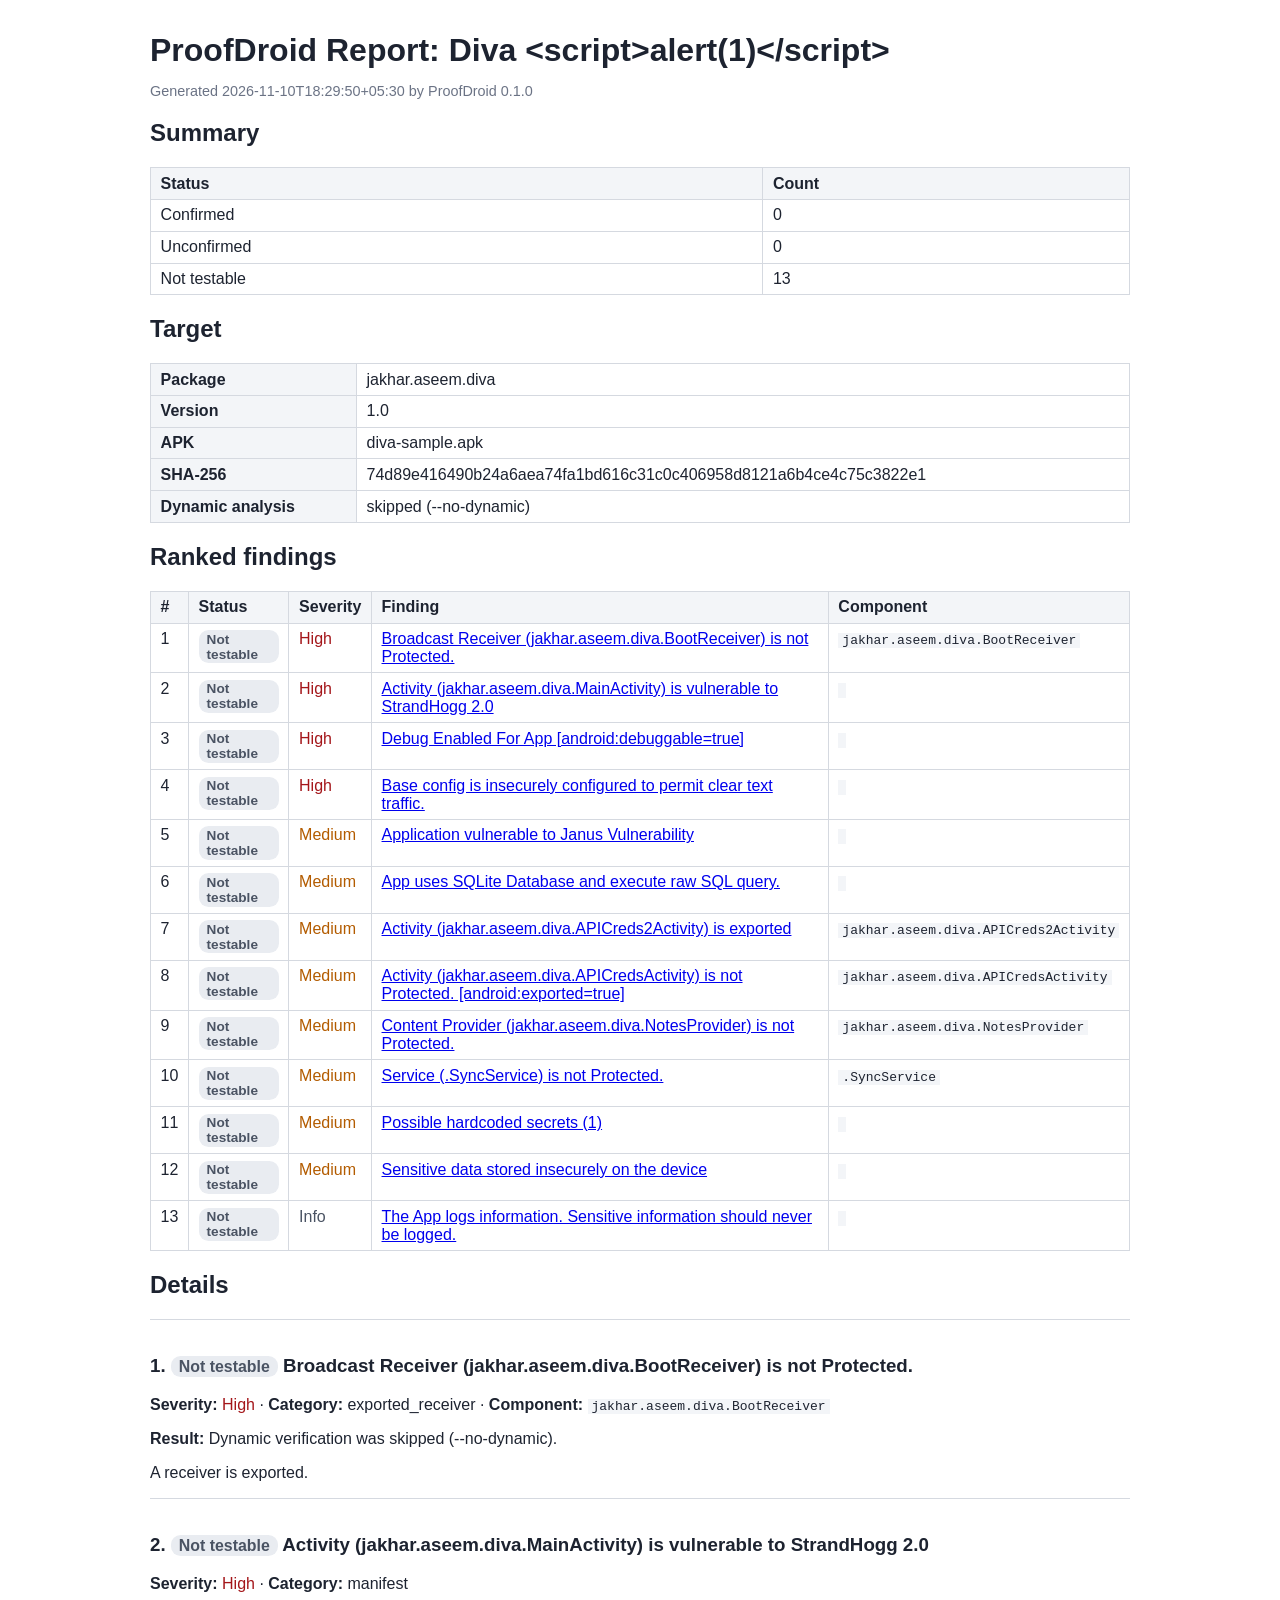
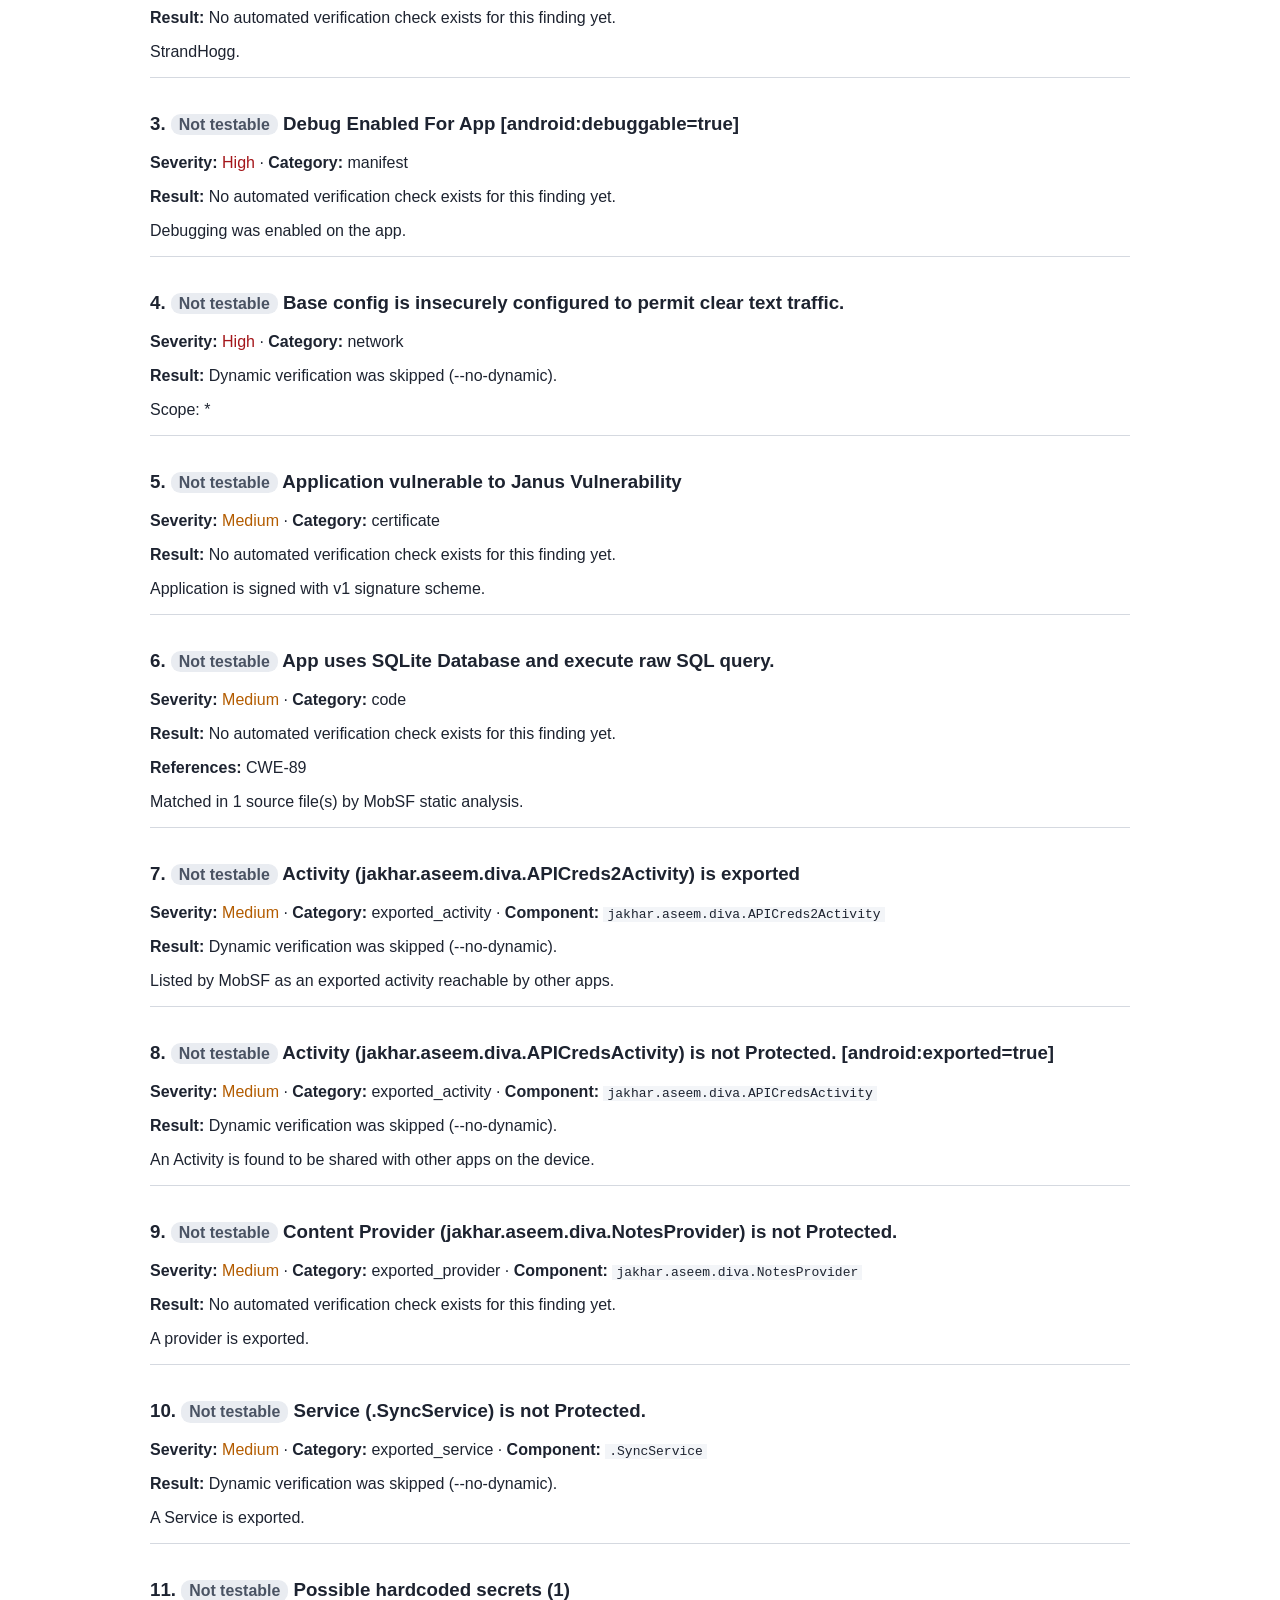
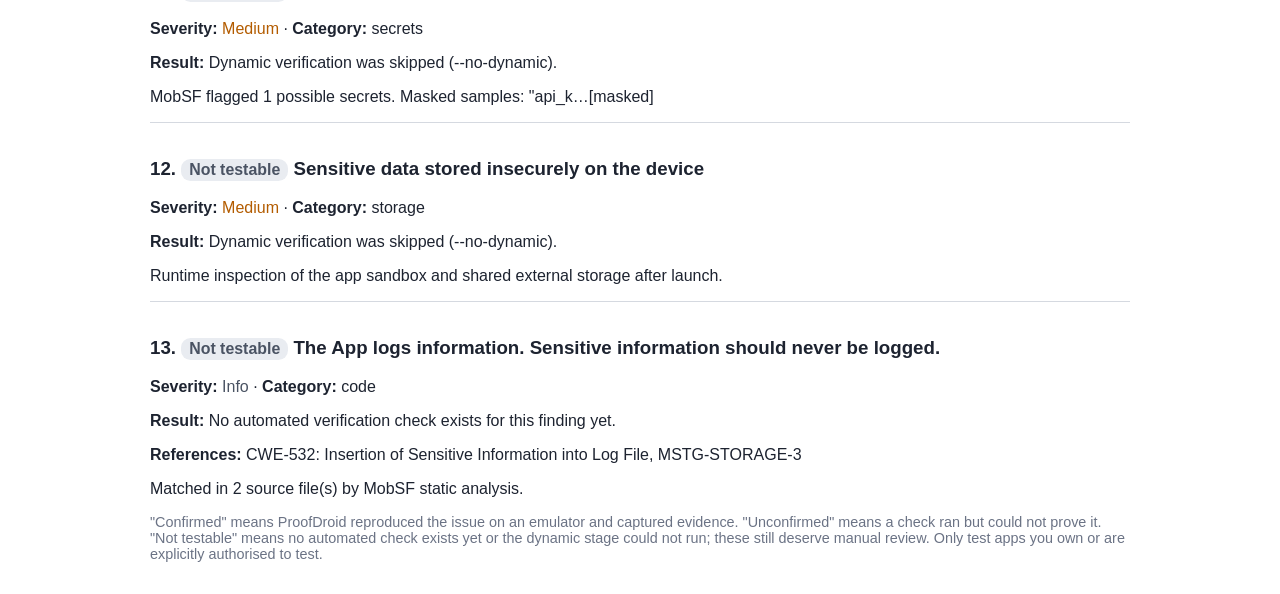
==== docs/sample-report/report.html @ 4cbf379d "ProofDroid v0.1.0" ====
<!DOCTYPE html><html lang="en"><head><meta charset="utf-8">
<meta http-equiv="Content-Security-Policy" content="default-src &#x27;none&#x27;; img-src &#x27;self&#x27; file:; style-src &#x27;sha256-kuBE04HwlYr81cEGp1jZN5JV/uTBhXIb0fKshpLS9G4=&#x27;; base-uri &#x27;none&#x27;; form-action &#x27;none&#x27;">
<meta name="referrer" content="no-referrer">
<title>ProofDroid Report: jakhar.aseem.diva</title>
<style>body{font-family:-apple-system,Segoe UI,Roboto,sans-serif;max-width:980px;margin:2rem auto;padding:0 1rem;color:#1d2330}
h1{margin-bottom:.2rem}table{border-collapse:collapse;width:100%;margin:1rem 0}
th,td{border:1px solid #d5d9e0;padding:.4rem .6rem;text-align:left;vertical-align:top}th{background:#f3f5f8}
.badge{display:inline-block;padding:.1rem .5rem;border-radius:.6rem;font-size:.85em;font-weight:600}
.s-confirmed{background:#fde2e1;color:#a4161a}.s-unconfirmed{background:#fff1d6;color:#8a5a00}
.s-not-testable{background:#e9ecf1;color:#4a5363}.sev-high{color:#a4161a}.sev-medium{color:#b35c00}
.sev-low{color:#2b6cb0}.sev-info{color:#4a5363}.finding{border-top:1px solid #d5d9e0;padding-top:1rem;margin-top:1rem}
img{max-width:320px;border:1px solid #d5d9e0;margin:.5rem 0}code{background:#f3f5f8;padding:0 .25rem}
.muted{color:#6b7385;font-size:.9em}</style></head><body>
<h1>ProofDroid Report: Diva &lt;script&gt;alert(1)&lt;/script&gt;</h1>
<p class="muted">Generated 2026-11-10T18:29:50+05:30 by ProofDroid 0.1.0</p>
<h2>Summary</h2><table><tr><th>Status</th><th>Count</th></tr>
<tr><td>Confirmed</td><td>0</td></tr>
<tr><td>Unconfirmed</td><td>0</td></tr>
<tr><td>Not testable</td><td>13</td></tr>
</table><h2>Target</h2><table>
<tr><th>Package</th><td>jakhar.aseem.diva</td></tr>
<tr><th>Version</th><td>1.0</td></tr>
<tr><th>APK</th><td>diva-sample.apk</td></tr>
<tr><th>SHA-256</th><td>74d89e416490b24a6aea74fa1bd616c31c0c406958d8121a6b4ce4c75c3822e1</td></tr>
<tr><th>Dynamic analysis</th><td>skipped (--no-dynamic)</td></tr>
</table><h2>Ranked findings</h2><table><tr><th>#</th><th>Status</th><th>Severity</th><th>Finding</th><th>Component</th></tr>
<tr><td>1</td><td><span class="badge s-not-testable">Not testable</span></td><td class="sev-high">High</td><td><a href="#finding-1">Broadcast Receiver (jakhar.aseem.diva.BootReceiver) is not Protected.</a></td><td><code>jakhar.aseem.diva.BootReceiver</code></td></tr>
<tr><td>2</td><td><span class="badge s-not-testable">Not testable</span></td><td class="sev-high">High</td><td><a href="#finding-2">Activity (jakhar.aseem.diva.MainActivity) is vulnerable to StrandHogg 2.0</a></td><td><code></code></td></tr>
<tr><td>3</td><td><span class="badge s-not-testable">Not testable</span></td><td class="sev-high">High</td><td><a href="#finding-3">Debug Enabled For App [android:debuggable=true]</a></td><td><code></code></td></tr>
<tr><td>4</td><td><span class="badge s-not-testable">Not testable</span></td><td class="sev-high">High</td><td><a href="#finding-4">Base config is insecurely configured to permit clear text traffic.</a></td><td><code></code></td></tr>
<tr><td>5</td><td><span class="badge s-not-testable">Not testable</span></td><td class="sev-medium">Medium</td><td><a href="#finding-5">Application vulnerable to Janus Vulnerability</a></td><td><code></code></td></tr>
<tr><td>6</td><td><span class="badge s-not-testable">Not testable</span></td><td class="sev-medium">Medium</td><td><a href="#finding-6">App uses SQLite Database and execute raw SQL query.</a></td><td><code></code></td></tr>
<tr><td>7</td><td><span class="badge s-not-testable">Not testable</span></td><td class="sev-medium">Medium</td><td><a href="#finding-7">Activity (jakhar.aseem.diva.APICreds2Activity) is exported</a></td><td><code>jakhar.aseem.diva.APICreds2Activity</code></td></tr>
<tr><td>8</td><td><span class="badge s-not-testable">Not testable</span></td><td class="sev-medium">Medium</td><td><a href="#finding-8">Activity (jakhar.aseem.diva.APICredsActivity) is not Protected. [android:exported=true]</a></td><td><code>jakhar.aseem.diva.APICredsActivity</code></td></tr>
<tr><td>9</td><td><span class="badge s-not-testable">Not testable</span></td><td class="sev-medium">Medium</td><td><a href="#finding-9">Content Provider (jakhar.aseem.diva.NotesProvider) is not Protected.</a></td><td><code>jakhar.aseem.diva.NotesProvider</code></td></tr>
<tr><td>10</td><td><span class="badge s-not-testable">Not testable</span></td><td class="sev-medium">Medium</td><td><a href="#finding-10">Service (.SyncService) is not Protected.</a></td><td><code>.SyncService</code></td></tr>
<tr><td>11</td><td><span class="badge s-not-testable">Not testable</span></td><td class="sev-medium">Medium</td><td><a href="#finding-11">Possible hardcoded secrets (1)</a></td><td><code></code></td></tr>
<tr><td>12</td><td><span class="badge s-not-testable">Not testable</span></td><td class="sev-medium">Medium</td><td><a href="#finding-12">Sensitive data stored insecurely on the device</a></td><td><code></code></td></tr>
<tr><td>13</td><td><span class="badge s-not-testable">Not testable</span></td><td class="sev-info">Info</td><td><a href="#finding-13">The App logs information. Sensitive information should never be logged.</a></td><td><code></code></td></tr>
</table><h2>Details</h2>
<div class="finding" id="finding-1">
<h3>1. <span class="badge s-not-testable">Not testable</span> Broadcast Receiver (jakhar.aseem.diva.BootReceiver) is not Protected.</h3>
<p><b>Severity:</b> <span class="sev-high">High</span> &middot; <b>Category:</b> exported_receiver
 &middot; <b>Component:</b> <code>jakhar.aseem.diva.BootReceiver</code>
</p>
<p><b>Result:</b> Dynamic verification was skipped (--no-dynamic).</p>
<p>A receiver is exported.</p>
</div>
<div class="finding" id="finding-2">
<h3>2. <span class="badge s-not-testable">Not testable</span> Activity (jakhar.aseem.diva.MainActivity) is vulnerable to StrandHogg 2.0</h3>
<p><b>Severity:</b> <span class="sev-high">High</span> &middot; <b>Category:</b> manifest
</p>
<p><b>Result:</b> No automated verification check exists for this finding yet.</p>
<p>StrandHogg.</p>
</div>
<div class="finding" id="finding-3">
<h3>3. <span class="badge s-not-testable">Not testable</span> Debug Enabled For App [android:debuggable=true]</h3>
<p><b>Severity:</b> <span class="sev-high">High</span> &middot; <b>Category:</b> manifest
</p>
<p><b>Result:</b> No automated verification check exists for this finding yet.</p>
<p>Debugging was enabled on the app.</p>
</div>
<div class="finding" id="finding-4">
<h3>4. <span class="badge s-not-testable">Not testable</span> Base config is insecurely configured to permit clear text traffic.</h3>
<p><b>Severity:</b> <span class="sev-high">High</span> &middot; <b>Category:</b> network
</p>
<p><b>Result:</b> Dynamic verification was skipped (--no-dynamic).</p>
<p>Scope: *</p>
</div>
<div class="finding" id="finding-5">
<h3>5. <span class="badge s-not-testable">Not testable</span> Application vulnerable to Janus Vulnerability</h3>
<p><b>Severity:</b> <span class="sev-medium">Medium</span> &middot; <b>Category:</b> certificate
</p>
<p><b>Result:</b> No automated verification check exists for this finding yet.</p>
<p>Application is signed with v1 signature scheme.</p>
</div>
<div class="finding" id="finding-6">
<h3>6. <span class="badge s-not-testable">Not testable</span> App uses SQLite Database and execute raw SQL query.</h3>
<p><b>Severity:</b> <span class="sev-medium">Medium</span> &middot; <b>Category:</b> code
</p>
<p><b>Result:</b> No automated verification check exists for this finding yet.</p>
<p><b>References:</b> CWE-89</p>
<p>Matched in 1 source file(s) by MobSF static analysis.</p>
</div>
<div class="finding" id="finding-7">
<h3>7. <span class="badge s-not-testable">Not testable</span> Activity (jakhar.aseem.diva.APICreds2Activity) is exported</h3>
<p><b>Severity:</b> <span class="sev-medium">Medium</span> &middot; <b>Category:</b> exported_activity
 &middot; <b>Component:</b> <code>jakhar.aseem.diva.APICreds2Activity</code>
</p>
<p><b>Result:</b> Dynamic verification was skipped (--no-dynamic).</p>
<p>Listed by MobSF as an exported activity reachable by other apps.</p>
</div>
<div class="finding" id="finding-8">
<h3>8. <span class="badge s-not-testable">Not testable</span> Activity (jakhar.aseem.diva.APICredsActivity) is not Protected. [android:exported=true]</h3>
<p><b>Severity:</b> <span class="sev-medium">Medium</span> &middot; <b>Category:</b> exported_activity
 &middot; <b>Component:</b> <code>jakhar.aseem.diva.APICredsActivity</code>
</p>
<p><b>Result:</b> Dynamic verification was skipped (--no-dynamic).</p>
<p>An Activity is found to be shared with other apps on the device.</p>
</div>
<div class="finding" id="finding-9">
<h3>9. <span class="badge s-not-testable">Not testable</span> Content Provider (jakhar.aseem.diva.NotesProvider) is not Protected.</h3>
<p><b>Severity:</b> <span class="sev-medium">Medium</span> &middot; <b>Category:</b> exported_provider
 &middot; <b>Component:</b> <code>jakhar.aseem.diva.NotesProvider</code>
</p>
<p><b>Result:</b> No automated verification check exists for this finding yet.</p>
<p>A provider is exported.</p>
</div>
<div class="finding" id="finding-10">
<h3>10. <span class="badge s-not-testable">Not testable</span> Service (.SyncService) is not Protected.</h3>
<p><b>Severity:</b> <span class="sev-medium">Medium</span> &middot; <b>Category:</b> exported_service
 &middot; <b>Component:</b> <code>.SyncService</code>
</p>
<p><b>Result:</b> Dynamic verification was skipped (--no-dynamic).</p>
<p>A Service is exported.</p>
</div>
<div class="finding" id="finding-11">
<h3>11. <span class="badge s-not-testable">Not testable</span> Possible hardcoded secrets (1)</h3>
<p><b>Severity:</b> <span class="sev-medium">Medium</span> &middot; <b>Category:</b> secrets
</p>
<p><b>Result:</b> Dynamic verification was skipped (--no-dynamic).</p>
<p>MobSF flagged 1 possible secrets. Masked samples: &quot;api_k…[masked]</p>
</div>
<div class="finding" id="finding-12">
<h3>12. <span class="badge s-not-testable">Not testable</span> Sensitive data stored insecurely on the device</h3>
<p><b>Severity:</b> <span class="sev-medium">Medium</span> &middot; <b>Category:</b> storage
</p>
<p><b>Result:</b> Dynamic verification was skipped (--no-dynamic).</p>
<p>Runtime inspection of the app sandbox and shared external storage after launch.</p>
</div>
<div class="finding" id="finding-13">
<h3>13. <span class="badge s-not-testable">Not testable</span> The App logs information. Sensitive information should never be logged.</h3>
<p><b>Severity:</b> <span class="sev-info">Info</span> &middot; <b>Category:</b> code
</p>
<p><b>Result:</b> No automated verification check exists for this finding yet.</p>
<p><b>References:</b> CWE-532: Insertion of Sensitive Information into Log File, MSTG-STORAGE-3</p>
<p>Matched in 2 source file(s) by MobSF static analysis.</p>
</div>
<p class="muted">&quot;Confirmed&quot; means ProofDroid reproduced the issue on an emulator and captured evidence. &quot;Unconfirmed&quot; means a check ran but could not prove it. &quot;Not testable&quot; means no automated check exists yet or the dynamic stage could not run; these still deserve manual review. Only test apps you own or are explicitly authorised to test.</p></body></html>
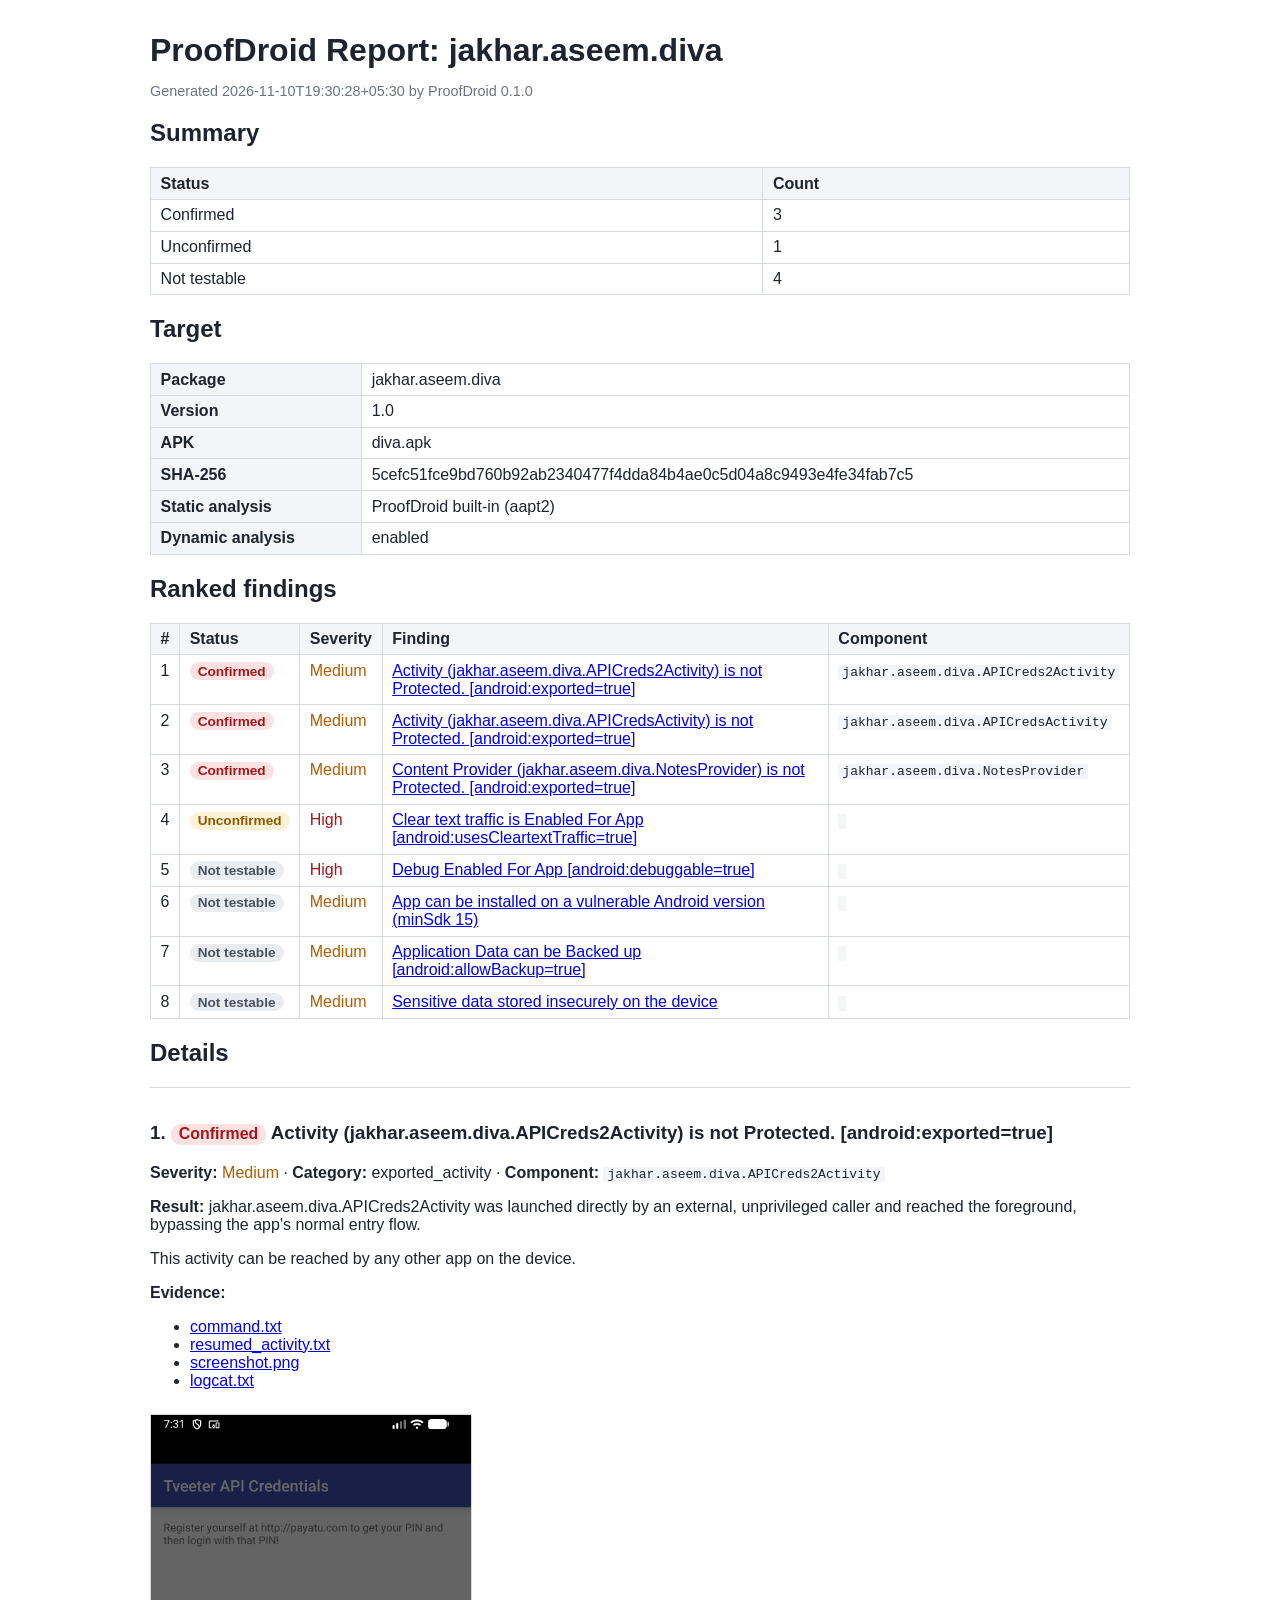
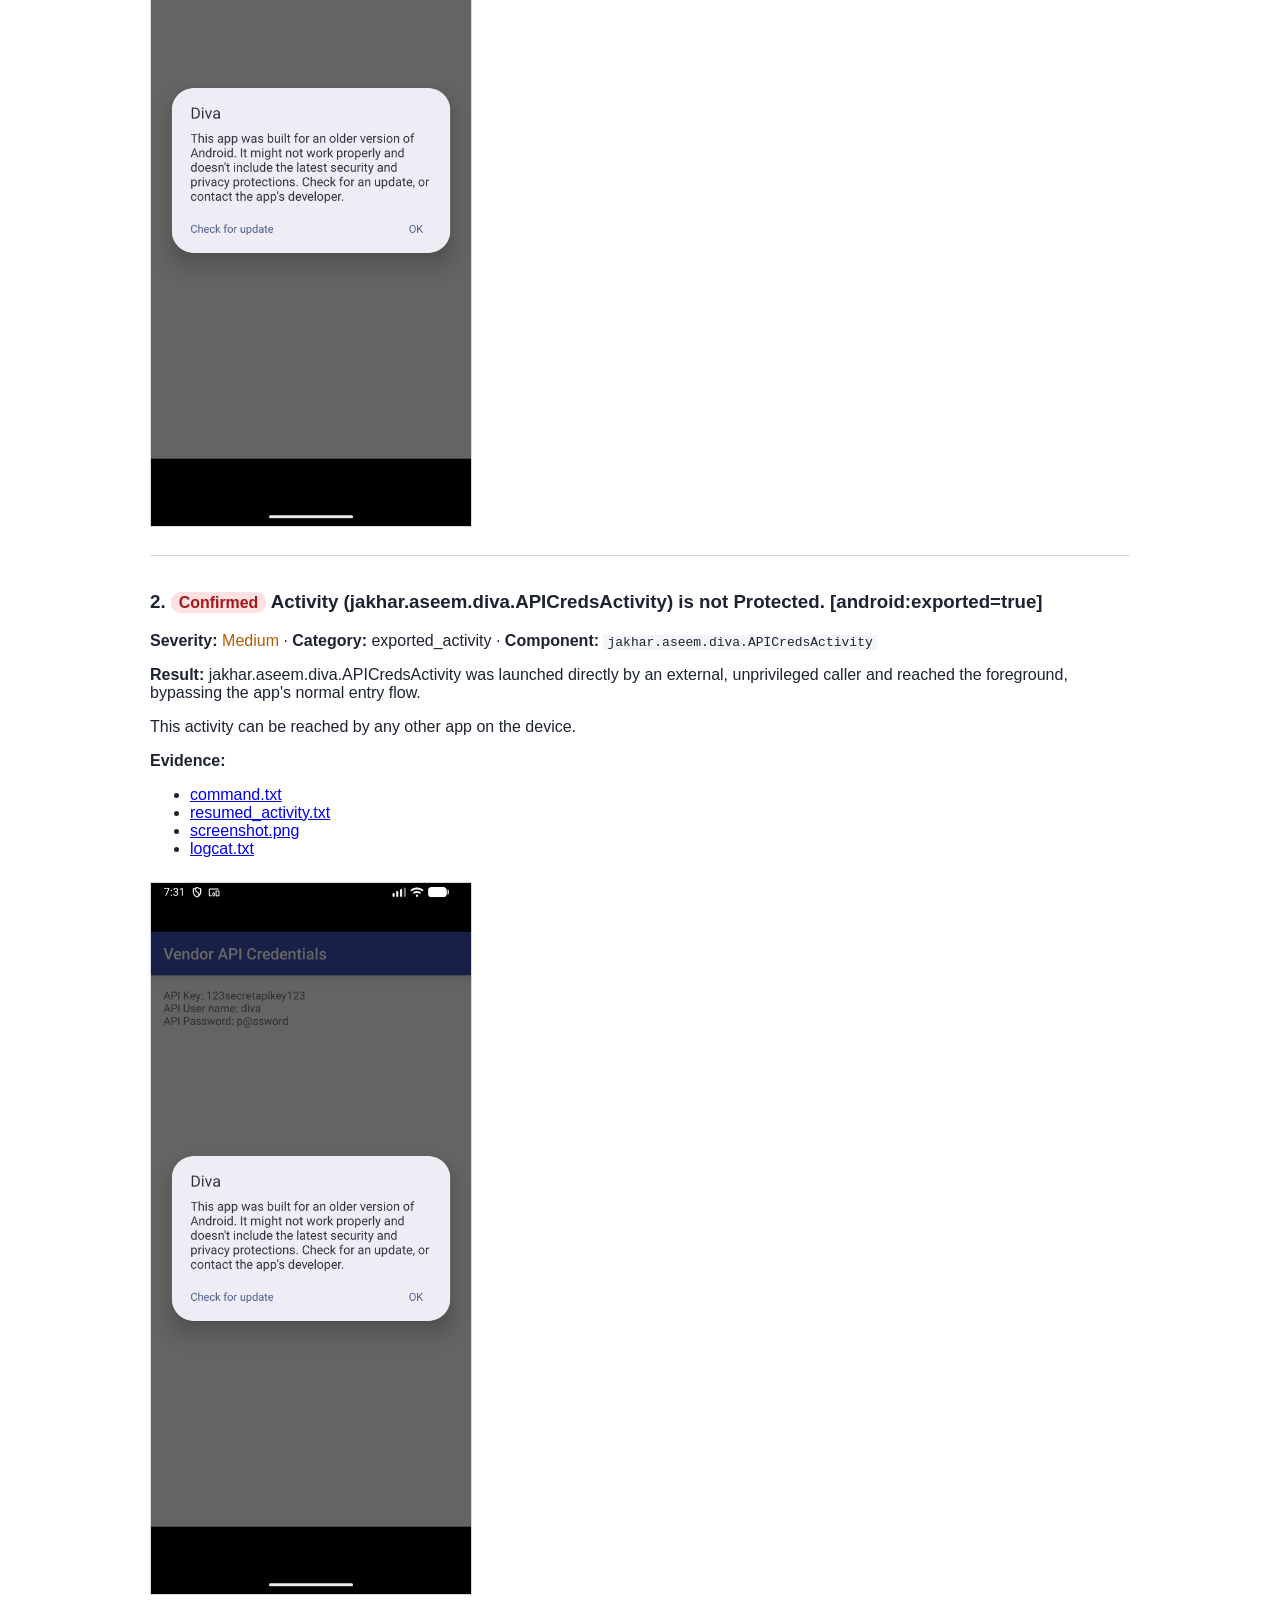
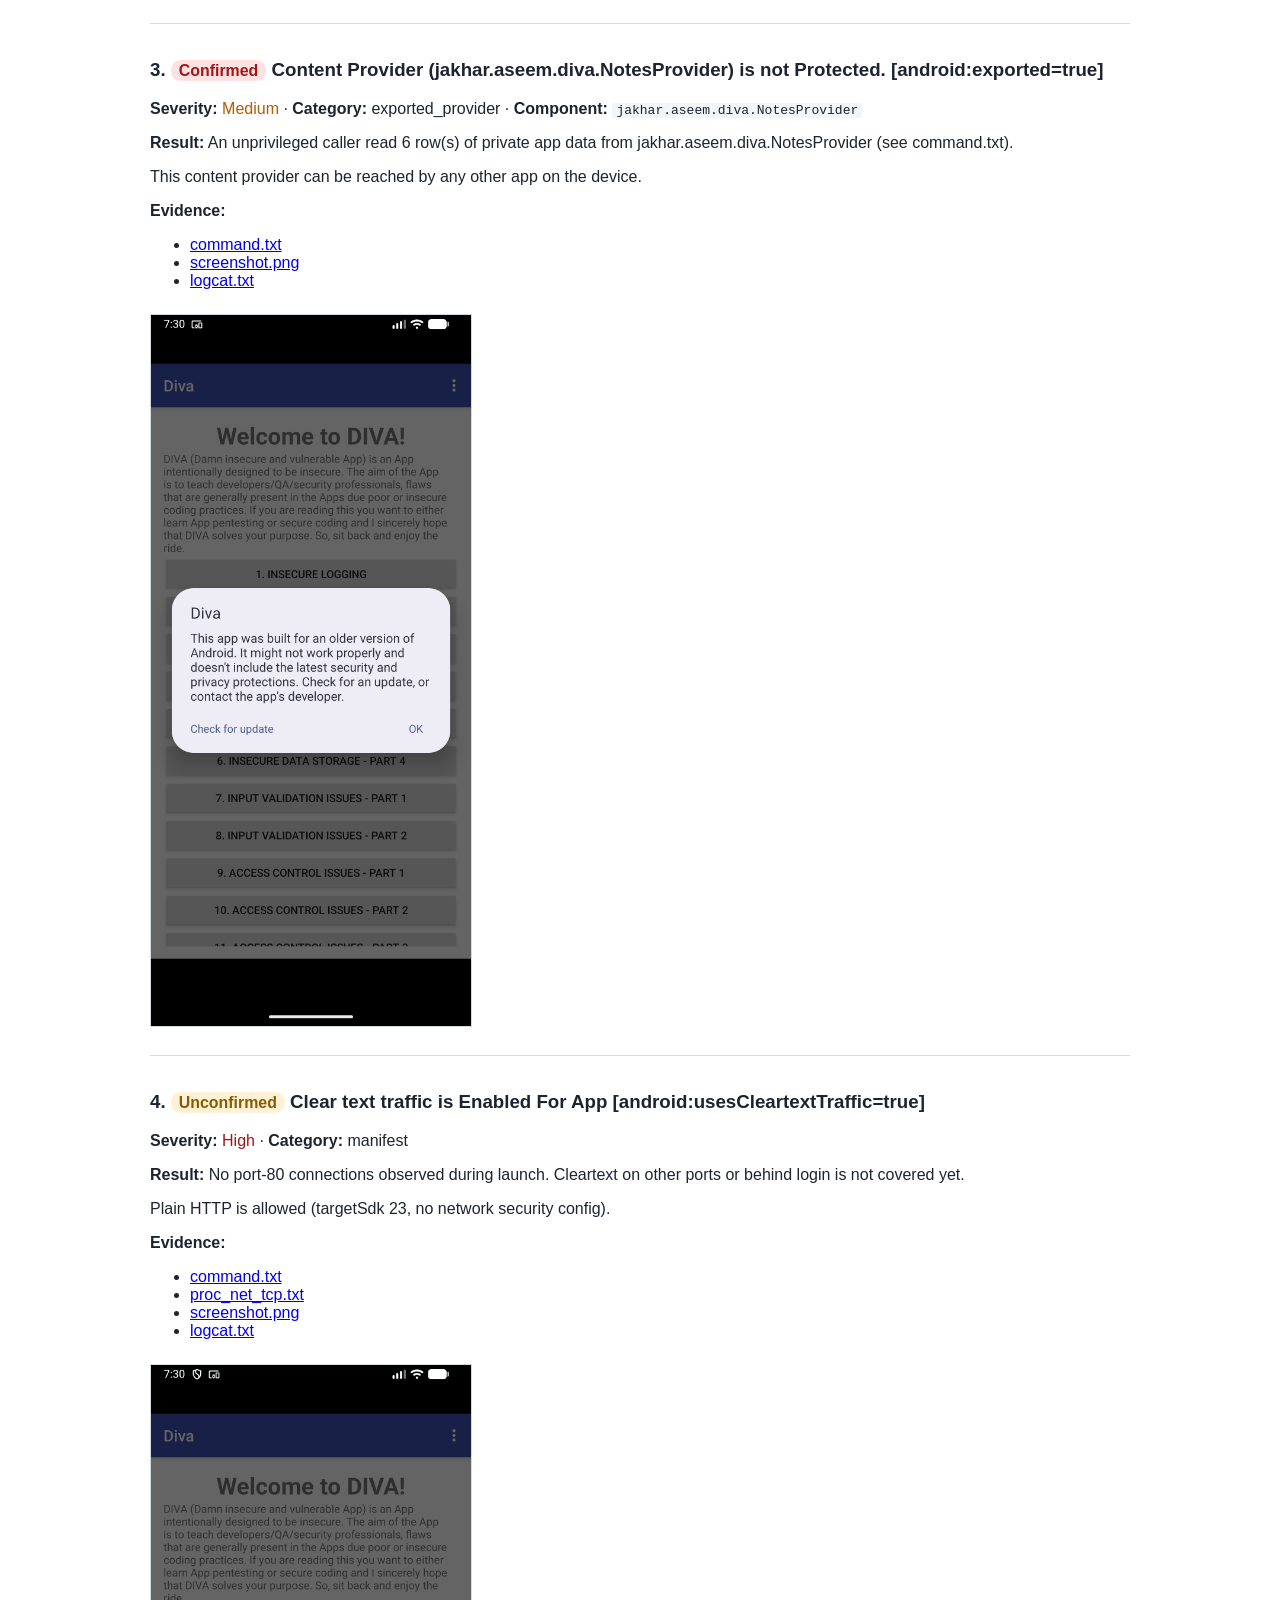
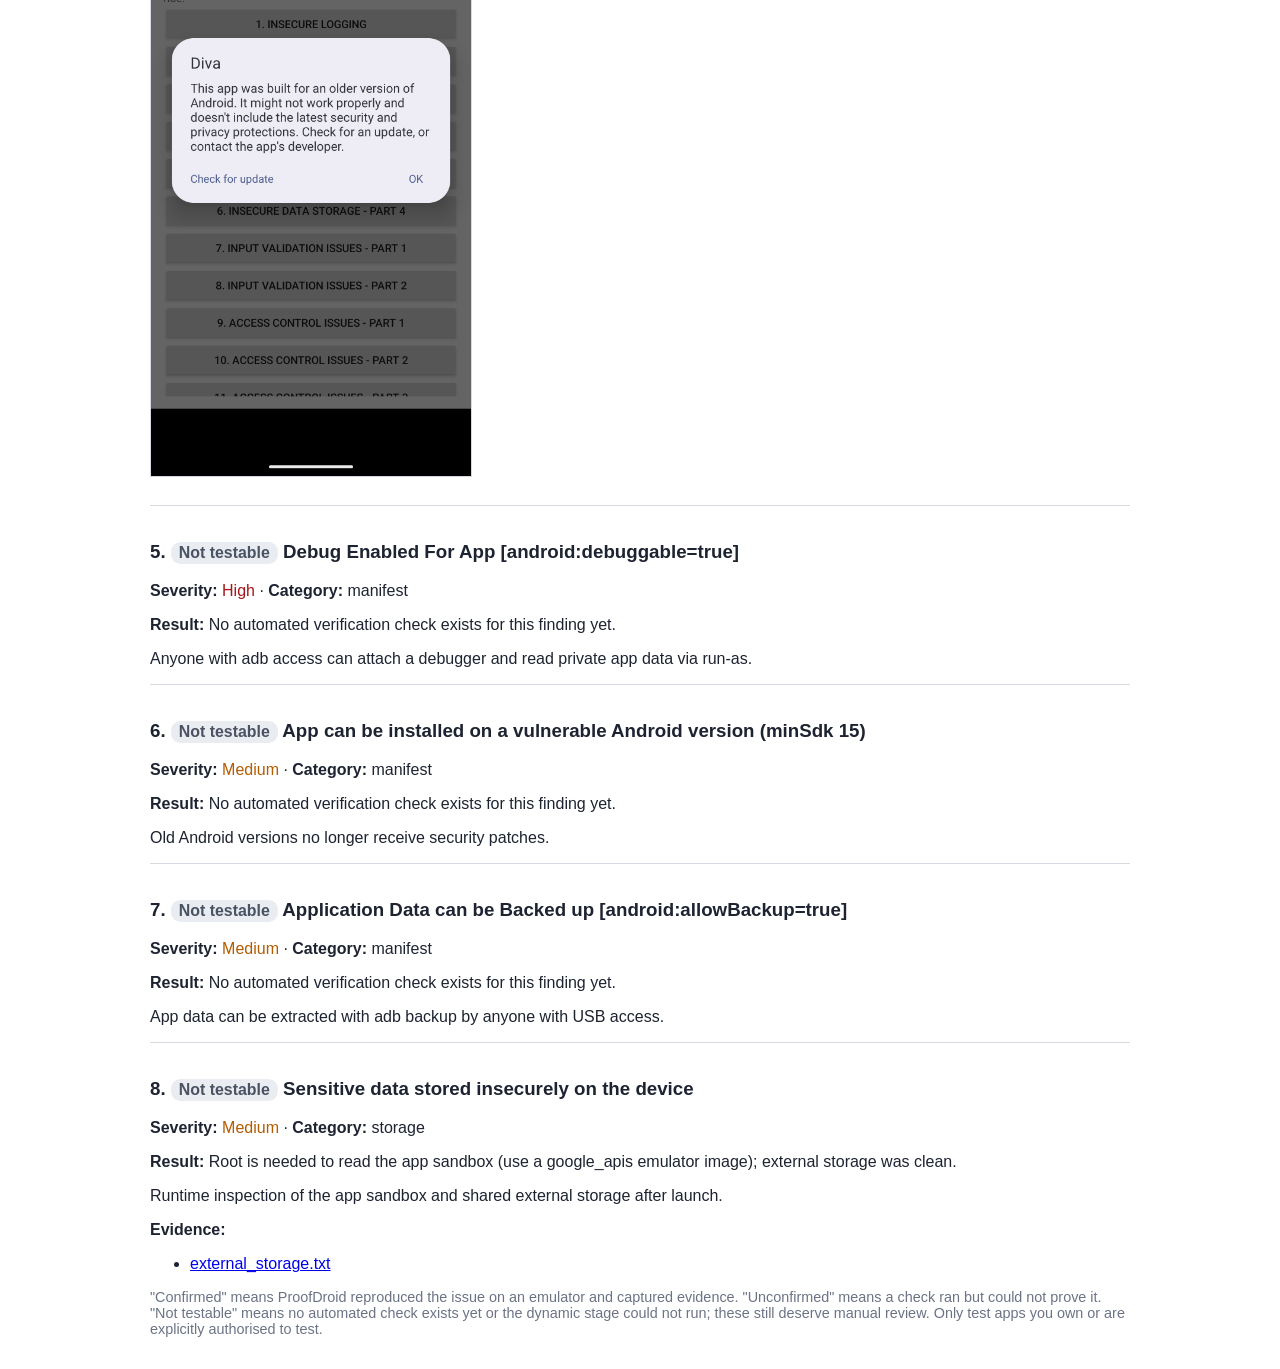
==== commit 289bbf82: "Add built-in aapt2 static engine, content provider check, old-targetSdk install; real DIVA sample re" ====
--- a/docs/sample-report/report.html
+++ b/docs/sample-report/report.html
@@ -11,129 +11,116 @@
 .sev-low{color:#2b6cb0}.sev-info{color:#4a5363}.finding{border-top:1px solid #d5d9e0;padding-top:1rem;margin-top:1rem}
 img{max-width:320px;border:1px solid #d5d9e0;margin:.5rem 0}code{background:#f3f5f8;padding:0 .25rem}
 .muted{color:#6b7385;font-size:.9em}</style></head><body>
-<h1>ProofDroid Report: Diva &lt;script&gt;alert(1)&lt;/script&gt;</h1>
-<p class="muted">Generated 2026-11-10T18:29:50+05:30 by ProofDroid 0.1.0</p>
+<h1>ProofDroid Report: jakhar.aseem.diva</h1>
+<p class="muted">Generated 2026-11-10T19:30:28+05:30 by ProofDroid 0.1.0</p>
 <h2>Summary</h2><table><tr><th>Status</th><th>Count</th></tr>
-<tr><td>Confirmed</td><td>0</td></tr>
-<tr><td>Unconfirmed</td><td>0</td></tr>
-<tr><td>Not testable</td><td>13</td></tr>
+<tr><td>Confirmed</td><td>3</td></tr>
+<tr><td>Unconfirmed</td><td>1</td></tr>
+<tr><td>Not testable</td><td>4</td></tr>
 </table><h2>Target</h2><table>
 <tr><th>Package</th><td>jakhar.aseem.diva</td></tr>
 <tr><th>Version</th><td>1.0</td></tr>
-<tr><th>APK</th><td>diva-sample.apk</td></tr>
-<tr><th>SHA-256</th><td>74d89e416490b24a6aea74fa1bd616c31c0c406958d8121a6b4ce4c75c3822e1</td></tr>
-<tr><th>Dynamic analysis</th><td>skipped (--no-dynamic)</td></tr>
+<tr><th>APK</th><td>diva.apk</td></tr>
+<tr><th>SHA-256</th><td>5cefc51fce9bd760b92ab2340477f4dda84b4ae0c5d04a8c9493e4fe34fab7c5</td></tr>
+<tr><th>Static analysis</th><td>ProofDroid built-in (aapt2)</td></tr>
+<tr><th>Dynamic analysis</th><td>enabled</td></tr>
 </table><h2>Ranked findings</h2><table><tr><th>#</th><th>Status</th><th>Severity</th><th>Finding</th><th>Component</th></tr>
-<tr><td>1</td><td><span class="badge s-not-testable">Not testable</span></td><td class="sev-high">High</td><td><a href="#finding-1">Broadcast Receiver (jakhar.aseem.diva.BootReceiver) is not Protected.</a></td><td><code>jakhar.aseem.diva.BootReceiver</code></td></tr>
-<tr><td>2</td><td><span class="badge s-not-testable">Not testable</span></td><td class="sev-high">High</td><td><a href="#finding-2">Activity (jakhar.aseem.diva.MainActivity) is vulnerable to StrandHogg 2.0</a></td><td><code></code></td></tr>
-<tr><td>3</td><td><span class="badge s-not-testable">Not testable</span></td><td class="sev-high">High</td><td><a href="#finding-3">Debug Enabled For App [android:debuggable=true]</a></td><td><code></code></td></tr>
-<tr><td>4</td><td><span class="badge s-not-testable">Not testable</span></td><td class="sev-high">High</td><td><a href="#finding-4">Base config is insecurely configured to permit clear text traffic.</a></td><td><code></code></td></tr>
-<tr><td>5</td><td><span class="badge s-not-testable">Not testable</span></td><td class="sev-medium">Medium</td><td><a href="#finding-5">Application vulnerable to Janus Vulnerability</a></td><td><code></code></td></tr>
-<tr><td>6</td><td><span class="badge s-not-testable">Not testable</span></td><td class="sev-medium">Medium</td><td><a href="#finding-6">App uses SQLite Database and execute raw SQL query.</a></td><td><code></code></td></tr>
-<tr><td>7</td><td><span class="badge s-not-testable">Not testable</span></td><td class="sev-medium">Medium</td><td><a href="#finding-7">Activity (jakhar.aseem.diva.APICreds2Activity) is exported</a></td><td><code>jakhar.aseem.diva.APICreds2Activity</code></td></tr>
-<tr><td>8</td><td><span class="badge s-not-testable">Not testable</span></td><td class="sev-medium">Medium</td><td><a href="#finding-8">Activity (jakhar.aseem.diva.APICredsActivity) is not Protected. [android:exported=true]</a></td><td><code>jakhar.aseem.diva.APICredsActivity</code></td></tr>
-<tr><td>9</td><td><span class="badge s-not-testable">Not testable</span></td><td class="sev-medium">Medium</td><td><a href="#finding-9">Content Provider (jakhar.aseem.diva.NotesProvider) is not Protected.</a></td><td><code>jakhar.aseem.diva.NotesProvider</code></td></tr>
-<tr><td>10</td><td><span class="badge s-not-testable">Not testable</span></td><td class="sev-medium">Medium</td><td><a href="#finding-10">Service (.SyncService) is not Protected.</a></td><td><code>.SyncService</code></td></tr>
-<tr><td>11</td><td><span class="badge s-not-testable">Not testable</span></td><td class="sev-medium">Medium</td><td><a href="#finding-11">Possible hardcoded secrets (1)</a></td><td><code></code></td></tr>
-<tr><td>12</td><td><span class="badge s-not-testable">Not testable</span></td><td class="sev-medium">Medium</td><td><a href="#finding-12">Sensitive data stored insecurely on the device</a></td><td><code></code></td></tr>
-<tr><td>13</td><td><span class="badge s-not-testable">Not testable</span></td><td class="sev-info">Info</td><td><a href="#finding-13">The App logs information. Sensitive information should never be logged.</a></td><td><code></code></td></tr>
+<tr><td>1</td><td><span class="badge s-confirmed">Confirmed</span></td><td class="sev-medium">Medium</td><td><a href="#finding-1">Activity (jakhar.aseem.diva.APICreds2Activity) is not Protected. [android:exported=true]</a></td><td><code>jakhar.aseem.diva.APICreds2Activity</code></td></tr>
+<tr><td>2</td><td><span class="badge s-confirmed">Confirmed</span></td><td class="sev-medium">Medium</td><td><a href="#finding-2">Activity (jakhar.aseem.diva.APICredsActivity) is not Protected. [android:exported=true]</a></td><td><code>jakhar.aseem.diva.APICredsActivity</code></td></tr>
+<tr><td>3</td><td><span class="badge s-confirmed">Confirmed</span></td><td class="sev-medium">Medium</td><td><a href="#finding-3">Content Provider (jakhar.aseem.diva.NotesProvider) is not Protected. [android:exported=true]</a></td><td><code>jakhar.aseem.diva.NotesProvider</code></td></tr>
+<tr><td>4</td><td><span class="badge s-unconfirmed">Unconfirmed</span></td><td class="sev-high">High</td><td><a href="#finding-4">Clear text traffic is Enabled For App [android:usesCleartextTraffic=true]</a></td><td><code></code></td></tr>
+<tr><td>5</td><td><span class="badge s-not-testable">Not testable</span></td><td class="sev-high">High</td><td><a href="#finding-5">Debug Enabled For App [android:debuggable=true]</a></td><td><code></code></td></tr>
+<tr><td>6</td><td><span class="badge s-not-testable">Not testable</span></td><td class="sev-medium">Medium</td><td><a href="#finding-6">App can be installed on a vulnerable Android version (minSdk 15)</a></td><td><code></code></td></tr>
+<tr><td>7</td><td><span class="badge s-not-testable">Not testable</span></td><td class="sev-medium">Medium</td><td><a href="#finding-7">Application Data can be Backed up [android:allowBackup=true]</a></td><td><code></code></td></tr>
+<tr><td>8</td><td><span class="badge s-not-testable">Not testable</span></td><td class="sev-medium">Medium</td><td><a href="#finding-8">Sensitive data stored insecurely on the device</a></td><td><code></code></td></tr>
 </table><h2>Details</h2>
 <div class="finding" id="finding-1">
-<h3>1. <span class="badge s-not-testable">Not testable</span> Broadcast Receiver (jakhar.aseem.diva.BootReceiver) is not Protected.</h3>
-<p><b>Severity:</b> <span class="sev-high">High</span> &middot; <b>Category:</b> exported_receiver
- &middot; <b>Component:</b> <code>jakhar.aseem.diva.BootReceiver</code>
+<h3>1. <span class="badge s-confirmed">Confirmed</span> Activity (jakhar.aseem.diva.APICreds2Activity) is not Protected. [android:exported=true]</h3>
+<p><b>Severity:</b> <span class="sev-medium">Medium</span> &middot; <b>Category:</b> exported_activity
+ &middot; <b>Component:</b> <code>jakhar.aseem.diva.APICreds2Activity</code>
 </p>
-<p><b>Result:</b> Dynamic verification was skipped (--no-dynamic).</p>
-<p>A receiver is exported.</p>
+<p><b>Result:</b> jakhar.aseem.diva.APICreds2Activity was launched directly by an external, unprivileged caller and reached the foreground, bypassing the app&#x27;s normal entry flow.</p>
+<p>This activity can be reached by any other app on the device.</p>
+<p><b>Evidence:</b></p><ul>
+<li><a href="evidence/exported-activity-apicreds2activity/command.txt">command.txt</a></li>
+<li><a href="evidence/exported-activity-apicreds2activity/resumed_activity.txt">resumed_activity.txt</a></li>
+<li><a href="evidence/exported-activity-apicreds2activity/screenshot.png">screenshot.png</a></li>
+<li><a href="evidence/exported-activity-apicreds2activity/logcat.txt">logcat.txt</a></li>
+</ul>
+<img src="evidence/exported-activity-apicreds2activity/screenshot.png" alt="screenshot for finding 1">
 </div>
 <div class="finding" id="finding-2">
-<h3>2. <span class="badge s-not-testable">Not testable</span> Activity (jakhar.aseem.diva.MainActivity) is vulnerable to StrandHogg 2.0</h3>
+<h3>2. <span class="badge s-confirmed">Confirmed</span> Activity (jakhar.aseem.diva.APICredsActivity) is not Protected. [android:exported=true]</h3>
+<p><b>Severity:</b> <span class="sev-medium">Medium</span> &middot; <b>Category:</b> exported_activity
+ &middot; <b>Component:</b> <code>jakhar.aseem.diva.APICredsActivity</code>
+</p>
+<p><b>Result:</b> jakhar.aseem.diva.APICredsActivity was launched directly by an external, unprivileged caller and reached the foreground, bypassing the app&#x27;s normal entry flow.</p>
+<p>This activity can be reached by any other app on the device.</p>
+<p><b>Evidence:</b></p><ul>
+<li><a href="evidence/exported-activity-apicredsactivity/command.txt">command.txt</a></li>
+<li><a href="evidence/exported-activity-apicredsactivity/resumed_activity.txt">resumed_activity.txt</a></li>
+<li><a href="evidence/exported-activity-apicredsactivity/screenshot.png">screenshot.png</a></li>
+<li><a href="evidence/exported-activity-apicredsactivity/logcat.txt">logcat.txt</a></li>
+</ul>
+<img src="evidence/exported-activity-apicredsactivity/screenshot.png" alt="screenshot for finding 2">
+</div>
+<div class="finding" id="finding-3">
+<h3>3. <span class="badge s-confirmed">Confirmed</span> Content Provider (jakhar.aseem.diva.NotesProvider) is not Protected. [android:exported=true]</h3>
+<p><b>Severity:</b> <span class="sev-medium">Medium</span> &middot; <b>Category:</b> exported_provider
+ &middot; <b>Component:</b> <code>jakhar.aseem.diva.NotesProvider</code>
+</p>
+<p><b>Result:</b> An unprivileged caller read 6 row(s) of private app data from jakhar.aseem.diva.NotesProvider (see command.txt).</p>
+<p>This content provider can be reached by any other app on the device.</p>
+<p><b>Evidence:</b></p><ul>
+<li><a href="evidence/exported-provider-notesprovider/command.txt">command.txt</a></li>
+<li><a href="evidence/exported-provider-notesprovider/screenshot.png">screenshot.png</a></li>
+<li><a href="evidence/exported-provider-notesprovider/logcat.txt">logcat.txt</a></li>
+</ul>
+<img src="evidence/exported-provider-notesprovider/screenshot.png" alt="screenshot for finding 3">
+</div>
+<div class="finding" id="finding-4">
+<h3>4. <span class="badge s-unconfirmed">Unconfirmed</span> Clear text traffic is Enabled For App [android:usesCleartextTraffic=true]</h3>
+<p><b>Severity:</b> <span class="sev-high">High</span> &middot; <b>Category:</b> manifest
+</p>
+<p><b>Result:</b> No port-80 connections observed during launch. Cleartext on other ports or behind login is not covered yet.</p>
+<p>Plain HTTP is allowed (targetSdk 23, no network security config).</p>
+<p><b>Evidence:</b></p><ul>
+<li><a href="evidence/manifest-clear-text-traffic/command.txt">command.txt</a></li>
+<li><a href="evidence/manifest-clear-text-traffic/proc_net_tcp.txt">proc_net_tcp.txt</a></li>
+<li><a href="evidence/manifest-clear-text-traffic/screenshot.png">screenshot.png</a></li>
+<li><a href="evidence/manifest-clear-text-traffic/logcat.txt">logcat.txt</a></li>
+</ul>
+<img src="evidence/manifest-clear-text-traffic/screenshot.png" alt="screenshot for finding 4">
+</div>
+<div class="finding" id="finding-5">
+<h3>5. <span class="badge s-not-testable">Not testable</span> Debug Enabled For App [android:debuggable=true]</h3>
 <p><b>Severity:</b> <span class="sev-high">High</span> &middot; <b>Category:</b> manifest
 </p>
 <p><b>Result:</b> No automated verification check exists for this finding yet.</p>
-<p>StrandHogg.</p>
+<p>Anyone with adb access can attach a debugger and read private app data via run-as.</p>
 </div>
-<div class="finding" id="finding-3">
-<h3>3. <span class="badge s-not-testable">Not testable</span> Debug Enabled For App [android:debuggable=true]</h3>
-<p><b>Severity:</b> <span class="sev-high">High</span> &middot; <b>Category:</b> manifest
+<div class="finding" id="finding-6">
+<h3>6. <span class="badge s-not-testable">Not testable</span> App can be installed on a vulnerable Android version (minSdk 15)</h3>
+<p><b>Severity:</b> <span class="sev-medium">Medium</span> &middot; <b>Category:</b> manifest
 </p>
 <p><b>Result:</b> No automated verification check exists for this finding yet.</p>
-<p>Debugging was enabled on the app.</p>
+<p>Old Android versions no longer receive security patches.</p>
 </div>
-<div class="finding" id="finding-4">
-<h3>4. <span class="badge s-not-testable">Not testable</span> Base config is insecurely configured to permit clear text traffic.</h3>
-<p><b>Severity:</b> <span class="sev-high">High</span> &middot; <b>Category:</b> network
-</p>
-<p><b>Result:</b> Dynamic verification was skipped (--no-dynamic).</p>
-<p>Scope: *</p>
-</div>
-<div class="finding" id="finding-5">
-<h3>5. <span class="badge s-not-testable">Not testable</span> Application vulnerable to Janus Vulnerability</h3>
-<p><b>Severity:</b> <span class="sev-medium">Medium</span> &middot; <b>Category:</b> certificate
+<div class="finding" id="finding-7">
+<h3>7. <span class="badge s-not-testable">Not testable</span> Application Data can be Backed up [android:allowBackup=true]</h3>
+<p><b>Severity:</b> <span class="sev-medium">Medium</span> &middot; <b>Category:</b> manifest
 </p>
 <p><b>Result:</b> No automated verification check exists for this finding yet.</p>
-<p>Application is signed with v1 signature scheme.</p>
-</div>
-<div class="finding" id="finding-6">
-<h3>6. <span class="badge s-not-testable">Not testable</span> App uses SQLite Database and execute raw SQL query.</h3>
-<p><b>Severity:</b> <span class="sev-medium">Medium</span> &middot; <b>Category:</b> code
-</p>
-<p><b>Result:</b> No automated verification check exists for this finding yet.</p>
-<p><b>References:</b> CWE-89</p>
-<p>Matched in 1 source file(s) by MobSF static analysis.</p>
-</div>
-<div class="finding" id="finding-7">
-<h3>7. <span class="badge s-not-testable">Not testable</span> Activity (jakhar.aseem.diva.APICreds2Activity) is exported</h3>
-<p><b>Severity:</b> <span class="sev-medium">Medium</span> &middot; <b>Category:</b> exported_activity
- &middot; <b>Component:</b> <code>jakhar.aseem.diva.APICreds2Activity</code>
-</p>
-<p><b>Result:</b> Dynamic verification was skipped (--no-dynamic).</p>
-<p>Listed by MobSF as an exported activity reachable by other apps.</p>
+<p>App data can be extracted with adb backup by anyone with USB access.</p>
 </div>
 <div class="finding" id="finding-8">
-<h3>8. <span class="badge s-not-testable">Not testable</span> Activity (jakhar.aseem.diva.APICredsActivity) is not Protected. [android:exported=true]</h3>
-<p><b>Severity:</b> <span class="sev-medium">Medium</span> &middot; <b>Category:</b> exported_activity
- &middot; <b>Component:</b> <code>jakhar.aseem.diva.APICredsActivity</code>
-</p>
-<p><b>Result:</b> Dynamic verification was skipped (--no-dynamic).</p>
-<p>An Activity is found to be shared with other apps on the device.</p>
-</div>
-<div class="finding" id="finding-9">
-<h3>9. <span class="badge s-not-testable">Not testable</span> Content Provider (jakhar.aseem.diva.NotesProvider) is not Protected.</h3>
-<p><b>Severity:</b> <span class="sev-medium">Medium</span> &middot; <b>Category:</b> exported_provider
- &middot; <b>Component:</b> <code>jakhar.aseem.diva.NotesProvider</code>
-</p>
-<p><b>Result:</b> No automated verification check exists for this finding yet.</p>
-<p>A provider is exported.</p>
-</div>
-<div class="finding" id="finding-10">
-<h3>10. <span class="badge s-not-testable">Not testable</span> Service (.SyncService) is not Protected.</h3>
-<p><b>Severity:</b> <span class="sev-medium">Medium</span> &middot; <b>Category:</b> exported_service
- &middot; <b>Component:</b> <code>.SyncService</code>
-</p>
-<p><b>Result:</b> Dynamic verification was skipped (--no-dynamic).</p>
-<p>A Service is exported.</p>
-</div>
-<div class="finding" id="finding-11">
-<h3>11. <span class="badge s-not-testable">Not testable</span> Possible hardcoded secrets (1)</h3>
-<p><b>Severity:</b> <span class="sev-medium">Medium</span> &middot; <b>Category:</b> secrets
-</p>
-<p><b>Result:</b> Dynamic verification was skipped (--no-dynamic).</p>
-<p>MobSF flagged 1 possible secrets. Masked samples: &quot;api_k…[masked]</p>
-</div>
-<div class="finding" id="finding-12">
-<h3>12. <span class="badge s-not-testable">Not testable</span> Sensitive data stored insecurely on the device</h3>
+<h3>8. <span class="badge s-not-testable">Not testable</span> Sensitive data stored insecurely on the device</h3>
 <p><b>Severity:</b> <span class="sev-medium">Medium</span> &middot; <b>Category:</b> storage
 </p>
-<p><b>Result:</b> Dynamic verification was skipped (--no-dynamic).</p>
+<p><b>Result:</b> Root is needed to read the app sandbox (use a google_apis emulator image); external storage was clean.</p>
 <p>Runtime inspection of the app sandbox and shared external storage after launch.</p>
-</div>
-<div class="finding" id="finding-13">
-<h3>13. <span class="badge s-not-testable">Not testable</span> The App logs information. Sensitive information should never be logged.</h3>
-<p><b>Severity:</b> <span class="sev-info">Info</span> &middot; <b>Category:</b> code
-</p>
-<p><b>Result:</b> No automated verification check exists for this finding yet.</p>
-<p><b>References:</b> CWE-532: Insertion of Sensitive Information into Log File, MSTG-STORAGE-3</p>
-<p>Matched in 2 source file(s) by MobSF static analysis.</p>
+<p><b>Evidence:</b></p><ul>
+<li><a href="evidence/storage-sandbox/external_storage.txt">external_storage.txt</a></li>
+</ul>
 </div>
 <p class="muted">&quot;Confirmed&quot; means ProofDroid reproduced the issue on an emulator and captured evidence. &quot;Unconfirmed&quot; means a check ran but could not prove it. &quot;Not testable&quot; means no automated check exists yet or the dynamic stage could not run; these still deserve manual review. Only test apps you own or are explicitly authorised to test.</p></body></html>
